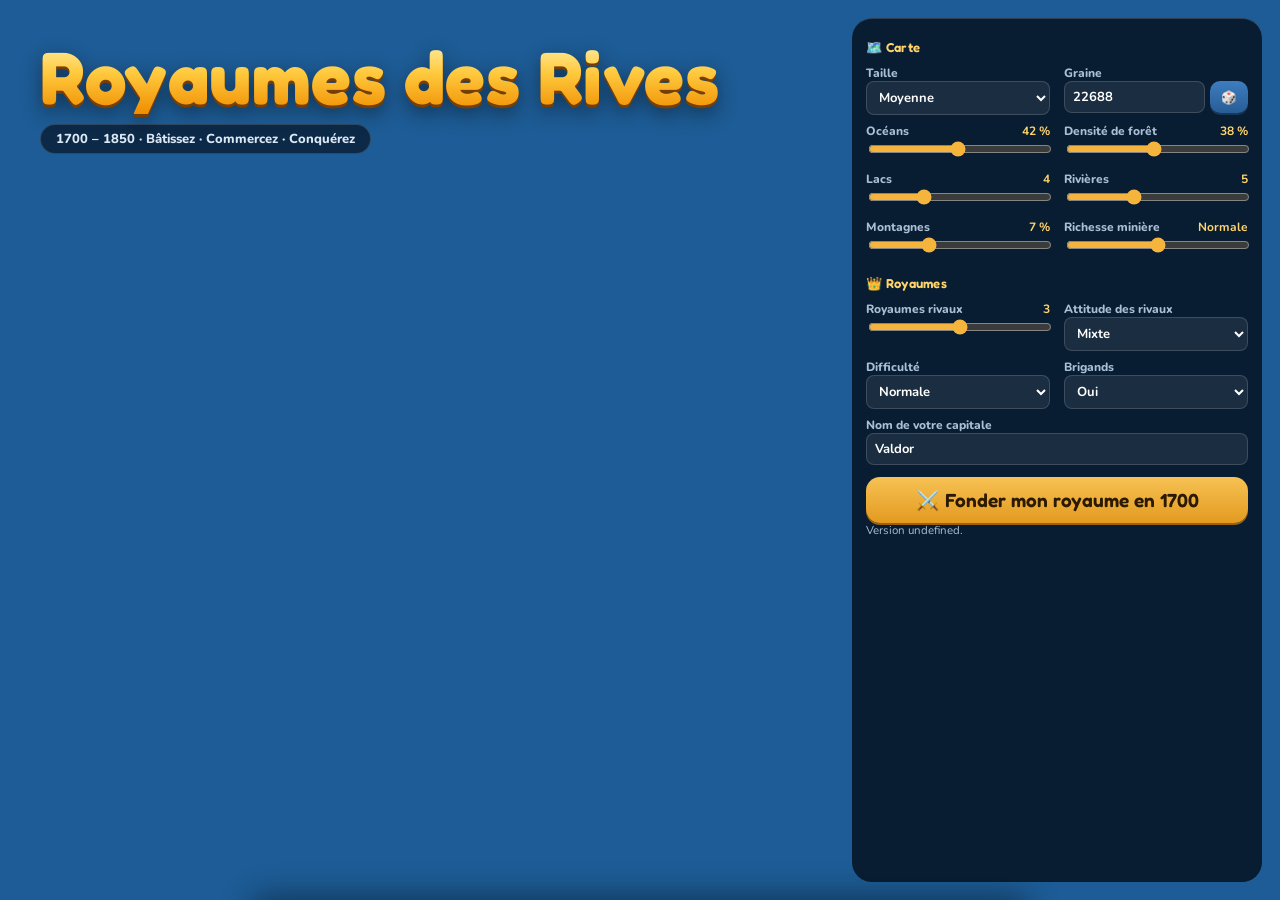
==== web/index.html @ 6609f2cd "Interface web : plateau 3D style vidéo, saisons, météo animée, vie, armées, tour par tour Co-Authore" ====
<!doctype html>
<html lang="fr">
<head>
<meta charset="utf-8">
<meta name="viewport" content="width=device-width, initial-scale=1, maximum-scale=1, user-scalable=no, viewport-fit=cover">
<meta name="theme-color" content="#123a62">
<meta name="apple-mobile-web-app-capable" content="yes">
<meta name="mobile-web-app-capable" content="yes">
<meta name="apple-mobile-web-app-status-bar-style" content="black-translucent">
<meta name="apple-mobile-web-app-title" content="Royaumes">
<link rel="apple-touch-icon" href="icons/icon-180.png">
<link rel="icon" type="image/png" href="icons/icon-192.png">
<link rel="manifest" href="manifest.webmanifest">
<title>Royaumes des Rives</title>
<link rel="preconnect" href="https://fonts.googleapis.com">
<link rel="preconnect" href="https://fonts.gstatic.com" crossorigin>
<link href="https://fonts.googleapis.com/css2?family=Fredoka:wght@500;600;700&family=Nunito:wght@600;700;800;900&display=swap" rel="stylesheet">
<link rel="stylesheet" href="css/style.css">
</head>
<body>
<canvas id="carte" aria-label="Carte du monde"></canvas>
<div id="etiquettes"></div>
<div id="eclair"></div>

<header id="haut" hidden>
  <div id="ressources"></div>
  <div id="ligne-date">
    <button class="pilule" id="date"></button>
    <button class="pilule" id="meteo"></button>
  </div>
  <div id="quete"></div>
</header>
<div id="bandeau-mode"><span id="texte-mode"></span><button id="annuler-mode">Annuler</button></div>
<div id="annonces"></div>

<button id="fin-tour" hidden><span class="ft-1">Fin du mois</span><span class="ft-2" id="fin-tour-mois"></span></button>
<nav id="bas" hidden>
  <button class="nb" data-panneau="construire"><span>🏗️</span>Construire</button>
  <button class="nb" data-panneau="diplomatie" id="nb-diplo"><span>🤝</span>Diplomatie</button>
  <button class="nb" data-panneau="armees" id="nb-armees"><span>⚔️</span>Armées</button>
  <button class="nb" data-panneau="royaume" id="nb-royaume"><span>📊</span>Royaume</button>
  <button class="nb" data-panneau="menu"><span>☰</span>Menu</button>
</nav>

<section id="feuille"><div id="feuille-tete"><div id="feuille-titre"></div><button id="feuille-fermer" aria-label="Fermer">✕</button></div><div id="feuille-corps"></div></section>
<div id="modale"><div id="modale-boite" role="dialog" aria-modal="true"></div></div>

<div id="accueil">
  <div id="accueil-titre">
    <div class="titre">Royaumes des Rives</div>
    <div class="ruban">1700 – 1850 · Bâtissez · Commercez · Conquérez</div>
  </div>
  <div id="accueil-panneau">
    <div id="reprendre" hidden><button class="btn go b2" id="btn-reprendre">▶ Reprendre la partie</button></div>
    <div class="grille">
      <div class="sec">🗺️ Carte</div>
      <div class="reglage"><label>Taille</label><select id="o_taille"><option value="petite">Petite</option><option value="moyenne" selected>Moyenne</option><option value="grande">Grande</option></select></div>
      <div class="reglage"><label>Graine</label><div class="rang"><input type="text" id="o_graine" inputmode="numeric"><button class="btn b2" id="de">🎲</button></div></div>
      <div class="reglage"><label>Océans <b id="v_oceans"></b></label><input type="range" id="o_oceans" min="15" max="70" value="42"></div>
      <div class="reglage"><label>Densité de forêt <b id="v_forets"></b></label><input type="range" id="o_forets" min="0" max="80" value="38"></div>
      <div class="reglage"><label>Lacs <b id="v_lacs"></b></label><input type="range" id="o_lacs" min="0" max="14" value="4"></div>
      <div class="reglage"><label>Rivières <b id="v_rivieres"></b></label><input type="range" id="o_rivieres" min="0" max="14" value="5"></div>
      <div class="reglage"><label>Montagnes <b id="v_montagnes"></b></label><input type="range" id="o_montagnes" min="0" max="22" value="7"></div>
      <div class="reglage"><label>Richesse minière <b id="v_mines"></b></label><input type="range" id="o_mines" min="1" max="3" value="2"></div>
      <div class="sec">👑 Royaumes</div>
      <div class="reglage"><label>Royaumes rivaux <b id="v_rivaux"></b></label><input type="range" id="o_rivaux" min="1" max="5" value="3"></div>
      <div class="reglage"><label>Attitude des rivaux</label><select id="o_attitude"><option value="mixte">Mixte</option><option value="agressifs">Agressifs</option><option value="pacifiques">Pacifiques</option></select></div>
      <div class="reglage"><label>Difficulté</label><select id="o_difficulte"><option value="0.75">Facile</option><option value="1" selected>Normale</option><option value="1.35">Difficile</option></select></div>
      <div class="reglage"><label>Brigands</label><select id="o_brigands"><option value="1">Oui</option><option value="0">Non</option></select></div>
      <div class="reglage large"><label>Nom de votre capitale</label><input type="text" id="o_capitale" value="Valdor" maxlength="18"></div>
    </div>
    <button class="btn go" id="btn-fonder">⚔️ Fonder mon royaume en 1700</button>
    <div class="mini" id="accueil-info"></div>
  </div>
</div>

<div id="chargement"><div class="titre petit">Royaumes des Rives</div><div id="chargement-texte">Préparation du monde…</div></div>
<script type="module" src="js/main.js"></script>
</body>
</html>
---- web/css/style.css ----
/* Royaumes des Rives — interface (thème de la vidéo : bleu nuit, or, rubans colorés) */
*{box-sizing:border-box;-webkit-tap-highlight-color:transparent}
html,body{margin:0;height:100%;overflow:hidden;background:#123a62;font-family:Nunito,system-ui,sans-serif;color:#eef3f8;-webkit-user-select:none;user-select:none;overscroll-behavior:none}
button{font-family:inherit;cursor:pointer;color:inherit}
[hidden]{display:none!important}
#carte{position:fixed;inset:0;width:100%;height:100%;display:block;touch-action:none}
#etiquettes{position:fixed;inset:0;pointer-events:none;overflow:hidden}
#eclair{position:fixed;inset:0;background:#fff;opacity:0;pointer-events:none;transition:opacity .08s}

/* étiquettes posées sur la carte */
.lbl{position:absolute;left:0;top:0;will-change:transform;filter:drop-shadow(0 2px 2px rgba(0,0,0,.45))}
.ban{white-space:nowrap;font:600 13px Fredoka,sans-serif;color:#fff;background:var(--c);padding:3px 15px 4px 11px;clip-path:polygon(0 0,100% 0,calc(100% - 7px) 50%,100% 100%,0 100%,7px 50%);text-shadow:0 1px 1px rgba(0,0,0,.35)}
.ban b{font-weight:700;margin-right:6px;opacity:.92}
.barres{display:flex;gap:2px;justify-content:center;margin-top:2px}
.barres i{display:block;width:9px;height:3px;border-radius:2px;background:rgba(255,255,255,.35)}
.barres i.on{background:#ffd34d}
.arm{white-space:nowrap;font:800 11px Nunito;color:#fff;background:var(--c);border-radius:6px;padding:1px 6px;border:1.5px solid rgba(255,255,255,.8)}
.arm.sel{outline:2px solid #ffd34d;outline-offset:1px}
.arm.marche::after{content:" 🚩";font-size:9px}
.fx{font-size:24px;animation:fx 1.8s ease-out forwards}
@keyframes fx{0%{transform:scale(.3);opacity:0}20%{transform:scale(1.35);opacity:1}100%{transform:scale(1) translateY(-30px);opacity:0}}

/* haut de l'écran */
#haut{position:fixed;left:0;right:0;top:0;padding:calc(env(safe-area-inset-top) + 6px) 8px 0;display:flex;flex-direction:column;gap:6px;pointer-events:none;z-index:10}
#ressources{display:flex;gap:5px;overflow-x:auto;pointer-events:auto;scrollbar-width:none;padding-bottom:2px}
#ressources::-webkit-scrollbar{display:none}
.puce{flex:0 0 auto;background:rgba(9,29,52,.86);border:1px solid rgba(255,255,255,.13);border-radius:999px;padding:3px 9px 3px 7px;font-weight:800;font-size:13px;display:flex;gap:4px;align-items:center}
.puce small{font-size:10px;font-weight:800;opacity:.85}
.puce small.p{color:#8ef08b}.puce small.m{color:#ff9d8c}
.puce.bas{color:#ff9d8c}.puce.plein{color:#ffd76a}
#ligne-date{display:flex;gap:6px;pointer-events:auto;flex-wrap:wrap}
.pilule{background:rgba(9,29,52,.86);border:1px solid rgba(255,255,255,.13);border-radius:999px;padding:4px 11px;font-weight:800;font-size:12.5px}
#quete{pointer-events:auto;max-width:310px;background:linear-gradient(135deg,rgba(60,38,8,.92),rgba(30,20,6,.9));border:1px solid #c8932f;border-radius:12px;padding:6px 10px;font-size:12.5px;font-weight:700;line-height:1.3}
#quete:empty{display:none}
#quete .q1{color:#ffd56b;font:600 12px Fredoka;letter-spacing:.3px}
#quete.replie .q2{display:none}
#bandeau-mode{position:fixed;left:50%;transform:translateX(-50%);top:calc(env(safe-area-inset-top) + 92px);z-index:12;display:none;background:#f5b53d;color:#2c1a00;font-weight:900;font-size:13px;border-radius:999px;padding:6px 6px 6px 14px;align-items:center;gap:10px;box-shadow:0 4px 14px rgba(0,0,0,.35);white-space:nowrap;max-width:94vw}
#bandeau-mode button{background:#2c1a00;color:#ffd56b;border:0;border-radius:999px;padding:5px 11px;font-weight:900}
body.mode #quete{visibility:hidden}

/* bas de l'écran */
#bas{position:fixed;left:0;right:0;bottom:0;padding:6px 8px calc(env(safe-area-inset-bottom) + 8px);display:flex;gap:6px;justify-content:center;z-index:10}
.nb{flex:1;max-width:112px;background:linear-gradient(#1f5689,#123a62);border:1px solid rgba(255,255,255,.16);border-radius:14px;padding:6px 2px 5px;font:800 11px Nunito;display:flex;flex-direction:column;align-items:center;gap:1px;box-shadow:0 3px 10px rgba(0,0,0,.3);position:relative}
.nb span{font-size:21px;line-height:1.1}
.nb.alerte::after{content:"";position:absolute;top:4px;right:10px;width:10px;height:10px;border-radius:50%;background:#ff5143;box-shadow:0 0 0 2px #123a62}
#fin-tour{position:fixed;right:10px;bottom:calc(env(safe-area-inset-bottom) + 76px);z-index:25;border:0;border-radius:16px;padding:9px 16px 8px;background:linear-gradient(#ffd56b,#f0a020);color:#3a2200;box-shadow:0 3px 0 #9a6210,0 6px 18px rgba(0,0,0,.35);display:flex;flex-direction:column;align-items:center;font-weight:900}
#fin-tour .ft-1{font:700 16px Fredoka}
#fin-tour .ft-2{font-size:11px;opacity:.8}
#fin-tour:disabled{filter:grayscale(.7);opacity:.75}
#fin-tour.anime .ft-1::before{content:"⏳ "}

#annonces{position:fixed;left:50%;transform:translateX(-50%);top:calc(env(safe-area-inset-top) + 132px);z-index:15;display:flex;flex-direction:column;gap:5px;align-items:center;pointer-events:none;width:94vw;max-width:440px}
.annonce{background:rgba(9,29,52,.94);border:1px solid rgba(255,255,255,.18);border-left:4px solid #5bb8ff;border-radius:10px;padding:6px 11px;font-size:12.5px;font-weight:700;animation:entree .25s;box-shadow:0 4px 12px rgba(0,0,0,.3)}
.annonce.guerre{border-left-color:#ff5a4a}.annonce.bon{border-left-color:#6cdc68}.annonce.or{border-left-color:#f5b53d}.annonce.meteo{border-left-color:#b9d8ff}
@keyframes entree{from{opacity:0;transform:translateY(-8px)}}

/* feuille (panneau du bas) */
#feuille{position:fixed;left:0;right:0;bottom:0;max-height:66vh;background:rgba(8,25,44,.97);border-radius:18px 18px 0 0;transform:translateY(105%);transition:transform .22s ease;display:flex;flex-direction:column;z-index:20;border-top:1px solid rgba(255,255,255,.16);box-shadow:0 -8px 30px rgba(0,0,0,.4);max-width:780px;margin:0 auto}
#feuille.ouverte{transform:none}
#feuille-tete{display:flex;align-items:center;justify-content:space-between;padding:10px 14px 6px}
#feuille-titre{font:600 18px Fredoka;color:#ffd56b}
#feuille-fermer{background:rgba(255,255,255,.1);border:0;border-radius:999px;width:32px;height:32px;font-size:16px}
#feuille-corps{overflow-y:auto;padding:0 12px calc(env(safe-area-inset-bottom) + 14px);-webkit-overflow-scrolling:touch}
.onglets{display:flex;gap:5px;overflow-x:auto;padding-bottom:8px;scrollbar-width:none}
.onglets::-webkit-scrollbar{display:none}
.onglet{flex:0 0 auto;background:rgba(255,255,255,.08);border:1px solid rgba(255,255,255,.1);color:#d8e6f3;border-radius:999px;padding:5px 11px;font-weight:800;font-size:12.5px}
.onglet.on{background:#f5b53d;color:#2c1a00;border-color:#f5b53d}
.grille-cartes{display:grid;grid-template-columns:repeat(auto-fill,minmax(150px,1fr));gap:8px}
.fiche{background:linear-gradient(160deg,rgba(255,255,255,.09),rgba(255,255,255,.03));border:1px solid rgba(255,255,255,.12);border-radius:13px;padding:8px 9px;cursor:pointer;position:relative}
.fiche:active{transform:scale(.98)}
.fiche.verrou{opacity:.45}
.fi{font-size:24px;line-height:1}
.fn{font:600 14px Fredoka;margin:3px 0 2px;color:#fff}
.fd{font-size:11px;color:#a9bfd4;line-height:1.3;min-height:28px}
.couts{display:flex;flex-wrap:wrap;gap:3px;margin-top:5px}
.cout{font-size:11px;font-weight:800;background:rgba(0,0,0,.28);border-radius:6px;padding:1px 5px}
.cout.non{color:#ff8f80}
.meta{font-size:10.5px;color:#9fd0ff;margin-top:4px;font-weight:800}
.verrou-t{position:absolute;top:7px;right:8px;font-size:10.5px;font-weight:900;color:#ffd56b}
.ligne{display:flex;align-items:center;justify-content:space-between;gap:8px;padding:6px 0;border-bottom:1px solid rgba(255,255,255,.07);font-size:13px}
.ligne:last-child{border-bottom:0}
.k{color:#9fb6cc;font-weight:700}
.v{font-weight:800;text-align:right}
.boite{background:rgba(255,255,255,.05);border:1px solid rgba(255,255,255,.09);border-radius:12px;padding:8px 10px;margin-bottom:9px}
.boite h4{margin:0 0 5px;font:600 14px Fredoka;color:#ffd56b}
.btn{background:linear-gradient(#f7c254,#e39a1f);color:#2c1a00;border:0;border-radius:10px;padding:7px 11px;font-weight:900;font-size:12.5px;box-shadow:0 2px 0 #9a6210}
.btn:disabled{filter:grayscale(1);opacity:.5}
.btn.b2{background:linear-gradient(#3d7dbf,#285d96);color:#fff;box-shadow:0 2px 0 #16365a}
.btn.rouge{background:linear-gradient(#d9554a,#a8332a);color:#fff;box-shadow:0 2px 0 #5e1a14}
.btn.vert{background:linear-gradient(#5cc25a,#3a8f39);color:#fff;box-shadow:0 2px 0 #1e5220}
.btns{display:flex;flex-wrap:wrap;gap:6px;margin-top:6px}
.pastille{display:inline-block;width:12px;height:12px;border-radius:50%;background:var(--c);border:2px solid rgba(255,255,255,.7);vertical-align:-1px;margin-right:5px}
.relation{height:7px;border-radius:5px;background:linear-gradient(90deg,#d0453a,#7d7d7d 50%,#4cc44a);position:relative;margin:4px 0}
.relation i{position:absolute;top:-3px;width:4px;height:13px;background:#fff;border-radius:2px;box-shadow:0 0 3px #000}
.statut{font-size:11px;font-weight:900;border-radius:999px;padding:2px 8px;background:#6a6f78}
.statut.guerre{background:#b8352b}.statut.alliance{background:#3a9b3a}.statut.paix{background:#2f7fbf}
.pas{display:flex;align-items:center;gap:8px}
.pas button{width:30px;height:30px;border-radius:8px;border:0;background:rgba(255,255,255,.14);font-weight:900;font-size:16px}
.mini{font-size:11.5px;color:#a9bfd4;line-height:1.35}
.jauge{height:6px;border-radius:4px;background:rgba(255,255,255,.12);overflow:hidden;margin-top:4px}
.jauge i{display:block;height:100%;background:#f5b53d}
.prev{display:flex;gap:6px;flex-wrap:wrap}
.prev span{background:rgba(255,255,255,.08);border-radius:8px;padding:3px 8px;font-weight:800;font-size:12px}
.evt{padding:5px 0;border-bottom:1px solid rgba(255,255,255,.06);font-size:13px;font-weight:700}
.evt.guerre{color:#ffb3a8}.evt.bon{color:#b9f5b0}.evt.or{color:#ffe08a}.evt.meteo{color:#cfe5ff}
.tech{display:flex;justify-content:space-between;align-items:center;gap:8px;padding:7px 0;border-bottom:1px solid rgba(255,255,255,.07)}
.tech.acquise{opacity:.55}
.tech.en-cours{background:rgba(245,181,61,.12);border-radius:8px;padding:7px 6px}

/* modale */
#modale{position:fixed;inset:0;background:rgba(3,12,24,.6);z-index:40;display:none;align-items:center;justify-content:center;padding:18px}
#modale.ouverte{display:flex}
#modale-boite{background:linear-gradient(170deg,#173d64,#0c2541);border:1px solid rgba(255,255,255,.2);border-radius:18px;padding:16px;max-width:430px;width:100%;box-shadow:0 10px 40px rgba(0,0,0,.5);max-height:86vh;overflow:auto}
#modale-boite h3{margin:0 0 8px;font:600 20px Fredoka;color:#ffd56b}
#modale-boite p{margin:6px 0;font-size:13.5px;line-height:1.45}

/* accueil */
#accueil{position:fixed;inset:0;z-index:30;display:flex;flex-direction:column;pointer-events:none}
#accueil-titre{text-align:center;padding:calc(env(safe-area-inset-top) + 18px) 10px 0}
.titre{font:700 clamp(40px,11vw,74px)/1 Fredoka;background:linear-gradient(#fff0a8,#ffc93d 45%,#f08d00);-webkit-background-clip:text;background-clip:text;color:transparent;filter:drop-shadow(0 3px 0 #7a3e00) drop-shadow(0 6px 10px rgba(0,0,0,.4));letter-spacing:.5px}
.titre.petit{font-size:38px}
.ruban{display:inline-block;margin-top:10px;background:rgba(9,29,52,.8);border:1px solid rgba(255,255,255,.15);border-radius:999px;padding:5px 15px;font-weight:800;font-size:13px;color:#dbe8f5}
#accueil-panneau{margin-top:auto;pointer-events:auto;background:rgba(8,25,44,.94);border-radius:20px 20px 0 0;border-top:1px solid rgba(255,255,255,.16);padding:12px 14px calc(env(safe-area-inset-bottom) + 12px);max-height:52vh;overflow-y:auto;max-width:780px;width:100%;margin-left:auto;margin-right:auto}
.grille{display:grid;grid-template-columns:1fr 1fr;gap:8px 14px}
.reglage label{display:flex;justify-content:space-between;font-size:12px;font-weight:800;color:#a9bfd4}
.reglage label b{color:#ffd56b}
.reglage input[type=range]{width:100%;accent-color:#f5b53d}
.reglage select,.reglage input[type=text],.champ{width:100%;background:rgba(255,255,255,.08);color:#fff;border:1px solid rgba(255,255,255,.15);border-radius:8px;padding:6px 8px;font:700 13px Nunito}
.reglage select option{color:#000}
.reglage.large{grid-column:1/-1}
.rang{display:flex;gap:5px}
.go{width:100%;margin-top:12px;font:600 19px Fredoka;padding:11px;border-radius:14px}
.sec{font:600 13px Fredoka;color:#ffd56b;margin:8px 0 2px;grid-column:1/-1;letter-spacing:.3px}
#chargement{position:fixed;inset:0;z-index:50;background:radial-gradient(circle at 50% 40%,#1d5a91,#0a2240);display:flex;flex-direction:column;align-items:center;justify-content:center;gap:14px;transition:opacity .4s}
#chargement.cache{opacity:0;pointer-events:none}
#chargement-texte{font-weight:800;color:#cfe0f0}
@media (min-width:900px){
  #accueil-panneau{position:fixed;right:18px;top:18px;bottom:18px;width:410px;max-height:none;border-radius:20px;margin:0}
  #accueil-titre{text-align:left;padding-left:40px;padding-top:40px}
  #fin-tour{bottom:calc(env(safe-area-inset-bottom) + 20px);right:20px}
}
body.feuille #fin-tour{bottom:auto;top:calc(34vh - 58px);padding:6px 12px 5px}
body.feuille #fin-tour .ft-2{display:none}
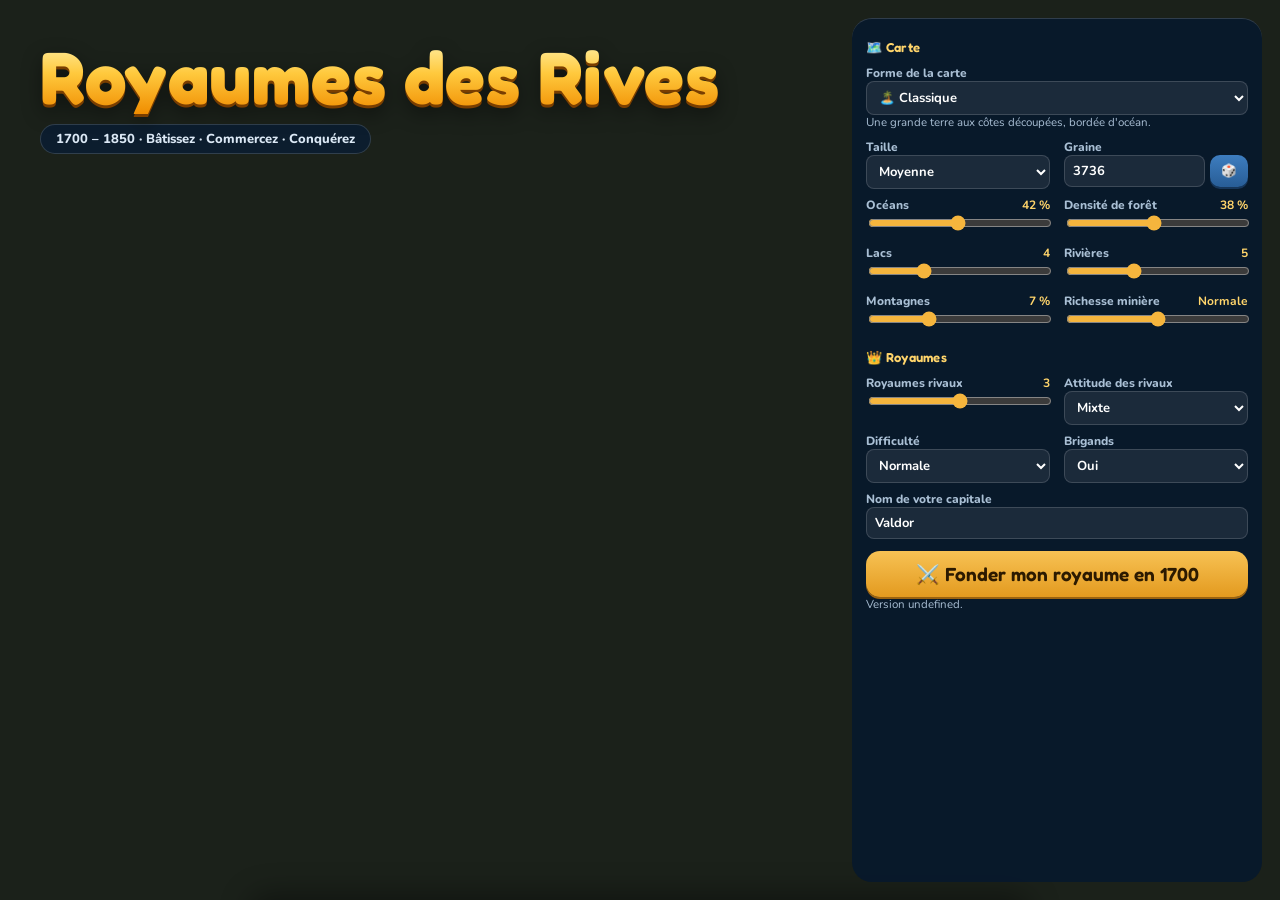
==== commit 493aefc7: "Carte : formes au choix (continent, deux continents, îles, archipel, mer intérieure, péninsule, côte" ====
--- a/web/index.html
+++ b/web/index.html
@@ -54,6 +54,18 @@
     <div id="reprendre" hidden><button class="btn go b2" id="btn-reprendre">▶ Reprendre la partie</button></div>
     <div class="grille">
       <div class="sec">🗺️ Carte</div>
+      <div class="reglage large"><label>Forme de la carte</label><select id="o_forme">
+        <option value="classique" data-d="Une grande terre aux côtes découpées, bordée d'océan.">🏝️ Classique</option>
+        <option value="continent" data-d="Une seule grande masse de terre entourée d'océan : on y marche partout.">🌍 Continent</option>
+        <option value="deux_continents" data-d="Deux terres séparées par un bras de mer, reliées par un isthme ou des îles relais.">🌓 Deux continents</option>
+        <option value="iles" data-d="Cinq à huit grandes îles : chacun la sienne, et des flûtes pour passer la mer.">🏖️ Îles</option>
+        <option value="archipel" data-d="Une poussière de petites îles et de hauts-fonds : la marine est reine.">⛵ Archipel</option>
+        <option value="mer_interieure" data-d="Une mer fermée au centre, la terre tout autour, sans océan au bord.">🌊 Mer intérieure</option>
+        <option value="peninsule" data-d="Une terre rattachée par un côté, la mer sur les trois autres.">🗾 Péninsule</option>
+        <option value="cote" data-d="La terre d'un côté, l'océan de l'autre, et des baies entre les deux.">🏞️ Côte</option>
+        <option value="terres" data-d="Presque pas de mer : des lacs et des rivières, et des frontières à pied.">🌲 Terres</option>
+        <option value="aleatoire" data-d="Une forme tirée au sort selon la graine.">🎲 Aléatoire</option>
+      </select><div class="mini" id="d_forme"></div></div>
       <div class="reglage"><label>Taille</label><select id="o_taille"><option value="petite">Petite</option><option value="moyenne" selected>Moyenne</option><option value="grande">Grande</option></select></div>
       <div class="reglage"><label>Graine</label><div class="rang"><input type="text" id="o_graine" inputmode="numeric"><button class="btn b2" id="de">🎲</button></div></div>
       <div class="reglage"><label>Océans <b id="v_oceans"></b></label><input type="range" id="o_oceans" min="15" max="70" value="42"></div>
--- a/web/css/style.css
+++ b/web/css/style.css
@@ -141,3 +141,19 @@
 }
 body.feuille #fin-tour{bottom:auto;top:calc(34vh - 58px);padding:6px 12px 5px}
 body.feuille #fin-tour .ft-2{display:none}
+
+/* carte d'événement à choix (maquette guerre.html : illustration, date, options aux effets affichés) */
+#modale-boite.choix{display:flex;flex-direction:column}
+#modale-boite.choix .illus{order:-1;margin:-4px -4px 10px;border-radius:12px;overflow:hidden;border:1px solid rgba(255,255,255,.18);background:linear-gradient(160deg,#2b5f8f,#0c2541);min-height:96px;display:flex;align-items:center;justify-content:center}
+#modale-boite.choix .illus img{display:block;width:100%;height:auto}
+#modale-boite.choix .illus span{font-size:58px;filter:drop-shadow(0 4px 6px rgba(0,0,0,.4))}
+#modale-boite.choix .mini{margin:-4px 0 6px}
+#modale-boite.choix .btns{flex-direction:column;align-items:stretch}
+#modale-boite.choix .btn{text-align:left;line-height:1.35}
+/* brouillard, sièges, bâtiments arrêtés */
+.brume{background:rgba(160,180,200,.12);border-radius:8px;padding:4px 8px;margin-bottom:8px}
+.boite.siege{border-color:#c8932f}
+.jauge.murs i{background:linear-gradient(90deg,#c0392b,#f5b53d)}
+.faub{display:inline-block;background:rgba(255,255,255,.07);border-radius:6px;padding:1px 5px;margin:2px 2px 0 0}
+.faub.pille{color:#ffb3a8}
+.mini-btn{background:rgba(255,255,255,.1);border:0;border-radius:6px;padding:0 5px;font-size:12px;vertical-align:1px}
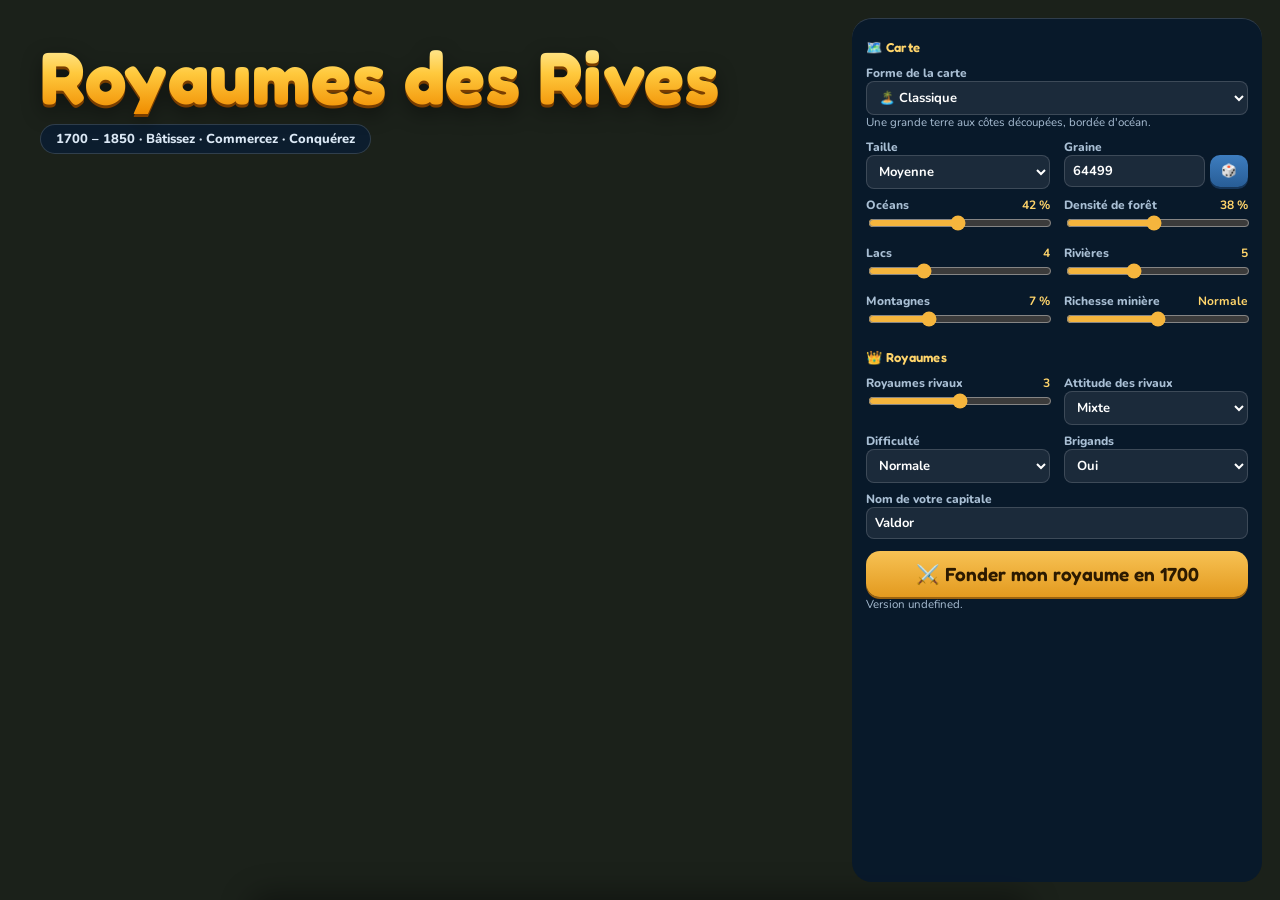
==== commit afa4b711: "Graphismes : le jeu utilise la bibliothèque commune web_engine (1.0.0) Le rendu (web/js/rendu) et th" ====
--- a/web/index.html
+++ b/web/index.html
@@ -15,6 +15,7 @@
 <link rel="preconnect" href="https://fonts.googleapis.com">
 <link rel="preconnect" href="https://fonts.gstatic.com" crossorigin>
 <link href="https://fonts.googleapis.com/css2?family=Fredoka:wght@500;600;700&family=Nunito:wght@600;700;800;900&display=swap" rel="stylesheet">
+<link rel="stylesheet" href="graphismes/royaumes/rendu.css">
 <link rel="stylesheet" href="css/style.css">
 </head>
 <body>
--- a/web/graphismes/royaumes/rendu.css
+++ b/web/graphismes/royaumes/rendu.css
@@ -0,0 +1,16 @@
+/* Styles des éléments HTML du rendu : canevas #carte, étiquettes posées sur la carte (#etiquettes : bannières .ban et .barres des villes,
+   pastilles .arm des armées, effets .fx), éclair d'orage #eclair. Repris tels quels de la feuille du jeu web_royaumes. */
+#carte{position:fixed;inset:0;width:100%;height:100%;display:block;touch-action:none}
+#etiquettes{position:fixed;inset:0;pointer-events:none;overflow:hidden}
+#eclair{position:fixed;inset:0;background:#fff;opacity:0;pointer-events:none;transition:opacity .08s}
+.lbl{position:absolute;left:0;top:0;will-change:transform;filter:drop-shadow(0 2px 2px rgba(0,0,0,.45))}
+.ban{white-space:nowrap;font:600 13px Fredoka,sans-serif;color:#fff;background:var(--c);padding:3px 15px 4px 11px;clip-path:polygon(0 0,100% 0,calc(100% - 7px) 50%,100% 100%,0 100%,7px 50%);text-shadow:0 1px 1px rgba(0,0,0,.35)}
+.ban b{font-weight:700;margin-right:6px;opacity:.92}
+.barres{display:flex;gap:2px;justify-content:center;margin-top:2px}
+.barres i{display:block;width:9px;height:3px;border-radius:2px;background:rgba(255,255,255,.35)}
+.barres i.on{background:#ffd34d}
+.arm{white-space:nowrap;font:800 11px Nunito;color:#fff;background:var(--c);border-radius:6px;padding:1px 6px;border:1.5px solid rgba(255,255,255,.8)}
+.arm.sel{outline:2px solid #ffd34d;outline-offset:1px}
+.arm.marche::after{content:" 🚩";font-size:9px}
+.fx{font-size:24px;animation:fx 1.8s ease-out forwards}
+@keyframes fx{0%{transform:scale(.3);opacity:0}20%{transform:scale(1.35);opacity:1}100%{transform:scale(1) translateY(-30px);opacity:0}}
--- a/web/css/style.css
+++ b/web/css/style.css
@@ -3,22 +3,8 @@
 html,body{margin:0;height:100%;overflow:hidden;background:#123a62;font-family:Nunito,system-ui,sans-serif;color:#eef3f8;-webkit-user-select:none;user-select:none;overscroll-behavior:none}
 button{font-family:inherit;cursor:pointer;color:inherit}
 [hidden]{display:none!important}
-#carte{position:fixed;inset:0;width:100%;height:100%;display:block;touch-action:none}
-#etiquettes{position:fixed;inset:0;pointer-events:none;overflow:hidden}
-#eclair{position:fixed;inset:0;background:#fff;opacity:0;pointer-events:none;transition:opacity .08s}
 
 /* étiquettes posées sur la carte */
-.lbl{position:absolute;left:0;top:0;will-change:transform;filter:drop-shadow(0 2px 2px rgba(0,0,0,.45))}
-.ban{white-space:nowrap;font:600 13px Fredoka,sans-serif;color:#fff;background:var(--c);padding:3px 15px 4px 11px;clip-path:polygon(0 0,100% 0,calc(100% - 7px) 50%,100% 100%,0 100%,7px 50%);text-shadow:0 1px 1px rgba(0,0,0,.35)}
-.ban b{font-weight:700;margin-right:6px;opacity:.92}
-.barres{display:flex;gap:2px;justify-content:center;margin-top:2px}
-.barres i{display:block;width:9px;height:3px;border-radius:2px;background:rgba(255,255,255,.35)}
-.barres i.on{background:#ffd34d}
-.arm{white-space:nowrap;font:800 11px Nunito;color:#fff;background:var(--c);border-radius:6px;padding:1px 6px;border:1.5px solid rgba(255,255,255,.8)}
-.arm.sel{outline:2px solid #ffd34d;outline-offset:1px}
-.arm.marche::after{content:" 🚩";font-size:9px}
-.fx{font-size:24px;animation:fx 1.8s ease-out forwards}
-@keyframes fx{0%{transform:scale(.3);opacity:0}20%{transform:scale(1.35);opacity:1}100%{transform:scale(1) translateY(-30px);opacity:0}}
 
 /* haut de l'écran */
 #haut{position:fixed;left:0;right:0;top:0;padding:calc(env(safe-area-inset-top) + 6px) 8px 0;display:flex;flex-direction:column;gap:6px;pointer-events:none;z-index:10}
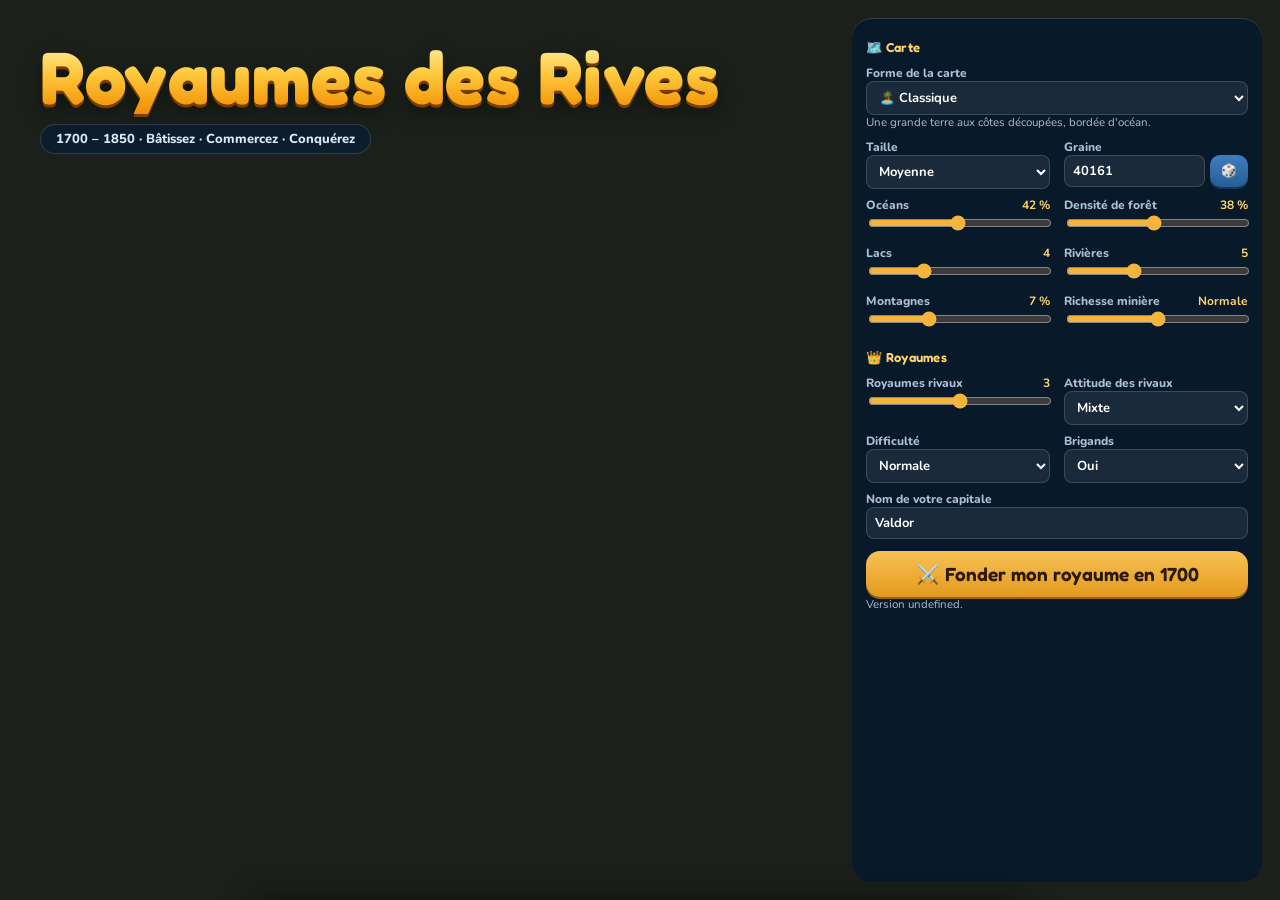
==== commit 97e4caf0: "Graphismes : images et icônes viennent aussi de la bibliothèque web_engine (1.1.0) Les illustrations" ====
--- a/web/index.html
+++ b/web/index.html
@@ -8,8 +8,8 @@
 <meta name="mobile-web-app-capable" content="yes">
 <meta name="apple-mobile-web-app-status-bar-style" content="black-translucent">
 <meta name="apple-mobile-web-app-title" content="Royaumes">
-<link rel="apple-touch-icon" href="icons/icon-180.png">
-<link rel="icon" type="image/png" href="icons/icon-192.png">
+<link rel="apple-touch-icon" href="graphismes/royaumes/icons/icon-180.png">
+<link rel="icon" type="image/png" href="graphismes/royaumes/icons/icon-192.png">
 <link rel="manifest" href="manifest.webmanifest">
 <title>Royaumes des Rives</title>
 <link rel="preconnect" href="https://fonts.googleapis.com">
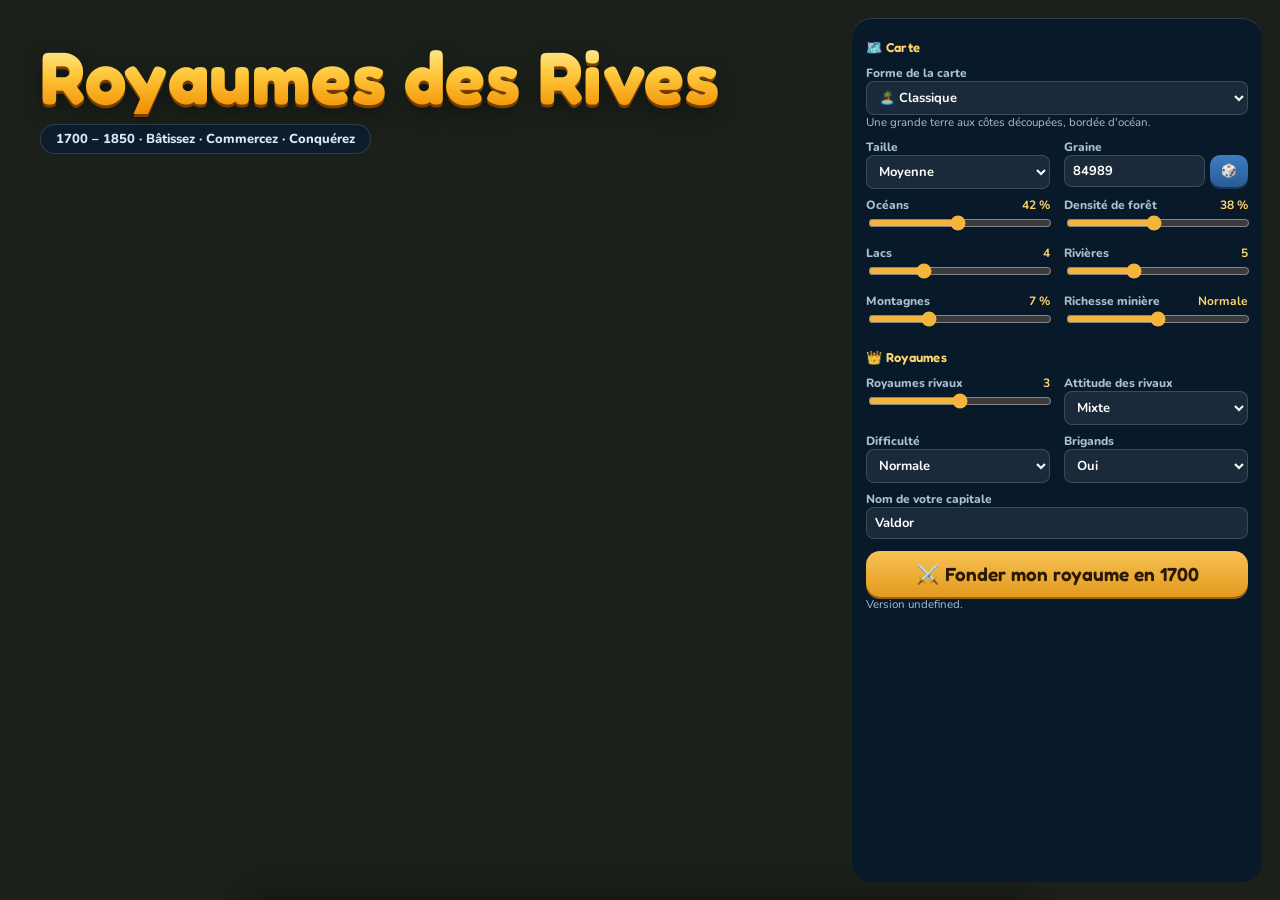
==== commit 80f59d72: "Graphismes : bibliothèque web_engine 2.0.0, tous les rendus dans graphismes/rendu/ Le jeu prend la p" ====
--- a/web/index.html
+++ b/web/index.html
@@ -8,14 +8,14 @@
 <meta name="mobile-web-app-capable" content="yes">
 <meta name="apple-mobile-web-app-status-bar-style" content="black-translucent">
 <meta name="apple-mobile-web-app-title" content="Royaumes">
-<link rel="apple-touch-icon" href="graphismes/royaumes/icons/icon-180.png">
-<link rel="icon" type="image/png" href="graphismes/royaumes/icons/icon-192.png">
+<link rel="apple-touch-icon" href="graphismes/rendu/icons/icon-180.png">
+<link rel="icon" type="image/png" href="graphismes/rendu/icons/icon-192.png">
 <link rel="manifest" href="manifest.webmanifest">
 <title>Royaumes des Rives</title>
 <link rel="preconnect" href="https://fonts.googleapis.com">
 <link rel="preconnect" href="https://fonts.gstatic.com" crossorigin>
 <link href="https://fonts.googleapis.com/css2?family=Fredoka:wght@500;600;700&family=Nunito:wght@600;700;800;900&display=swap" rel="stylesheet">
-<link rel="stylesheet" href="graphismes/royaumes/rendu.css">
+<link rel="stylesheet" href="graphismes/rendu/rendu.css">
 <link rel="stylesheet" href="css/style.css">
 </head>
 <body>
--- a/web/graphismes/rendu/rendu.css
+++ b/web/graphismes/rendu/rendu.css
@@ -0,0 +1,16 @@
+/* Styles des éléments HTML du rendu : canevas #carte, étiquettes posées sur la carte (#etiquettes : bannières .ban et .barres des villes,
+   pastilles .arm des armées, effets .fx), éclair d'orage #eclair. Repris tels quels de la feuille du jeu web_royaumes. */
+#carte{position:fixed;inset:0;width:100%;height:100%;display:block;touch-action:none}
+#etiquettes{position:fixed;inset:0;pointer-events:none;overflow:hidden}
+#eclair{position:fixed;inset:0;background:#fff;opacity:0;pointer-events:none;transition:opacity .08s}
+.lbl{position:absolute;left:0;top:0;will-change:transform;filter:drop-shadow(0 2px 2px rgba(0,0,0,.45))}
+.ban{white-space:nowrap;font:600 13px Fredoka,sans-serif;color:#fff;background:var(--c);padding:3px 15px 4px 11px;clip-path:polygon(0 0,100% 0,calc(100% - 7px) 50%,100% 100%,0 100%,7px 50%);text-shadow:0 1px 1px rgba(0,0,0,.35)}
+.ban b{font-weight:700;margin-right:6px;opacity:.92}
+.barres{display:flex;gap:2px;justify-content:center;margin-top:2px}
+.barres i{display:block;width:9px;height:3px;border-radius:2px;background:rgba(255,255,255,.35)}
+.barres i.on{background:#ffd34d}
+.arm{white-space:nowrap;font:800 11px Nunito;color:#fff;background:var(--c);border-radius:6px;padding:1px 6px;border:1.5px solid rgba(255,255,255,.8)}
+.arm.sel{outline:2px solid #ffd34d;outline-offset:1px}
+.arm.marche::after{content:" 🚩";font-size:9px}
+.fx{font-size:24px;animation:fx 1.8s ease-out forwards}
+@keyframes fx{0%{transform:scale(.3);opacity:0}20%{transform:scale(1.35);opacity:1}100%{transform:scale(1) translateY(-30px);opacity:0}}
--- a/web/css/style.css
+++ b/web/css/style.css
@@ -80,6 +80,10 @@
 .relation i{position:absolute;top:-3px;width:4px;height:13px;background:#fff;border-radius:2px;box-shadow:0 0 3px #000}
 .statut{font-size:11px;font-weight:900;border-radius:999px;padding:2px 8px;background:#6a6f78}
 .statut.guerre{background:#b8352b}.statut.alliance{background:#3a9b3a}.statut.paix{background:#2f7fbf}
+/* diplomatie : traits du souverain, mémoire, coalitions, propositions */
+.traits{display:flex;flex-wrap:wrap;gap:2px 10px;font-size:11px;opacity:.85;margin:2px 0}.traits b{letter-spacing:-1px;color:#ffd56b;font-weight:400}
+.souvenir{font-style:italic;color:#e8c98a}
+.boite.coalition{border-color:#b8352b}.boite.propositions{border-color:#c8932f}.boite.propositions .btns{margin-top:4px}
 .pas{display:flex;align-items:center;gap:8px}
 .pas button{width:30px;height:30px;border-radius:8px;border:0;background:rgba(255,255,255,.14);font-weight:900;font-size:16px}
 .mini{font-size:11.5px;color:#a9bfd4;line-height:1.35}
